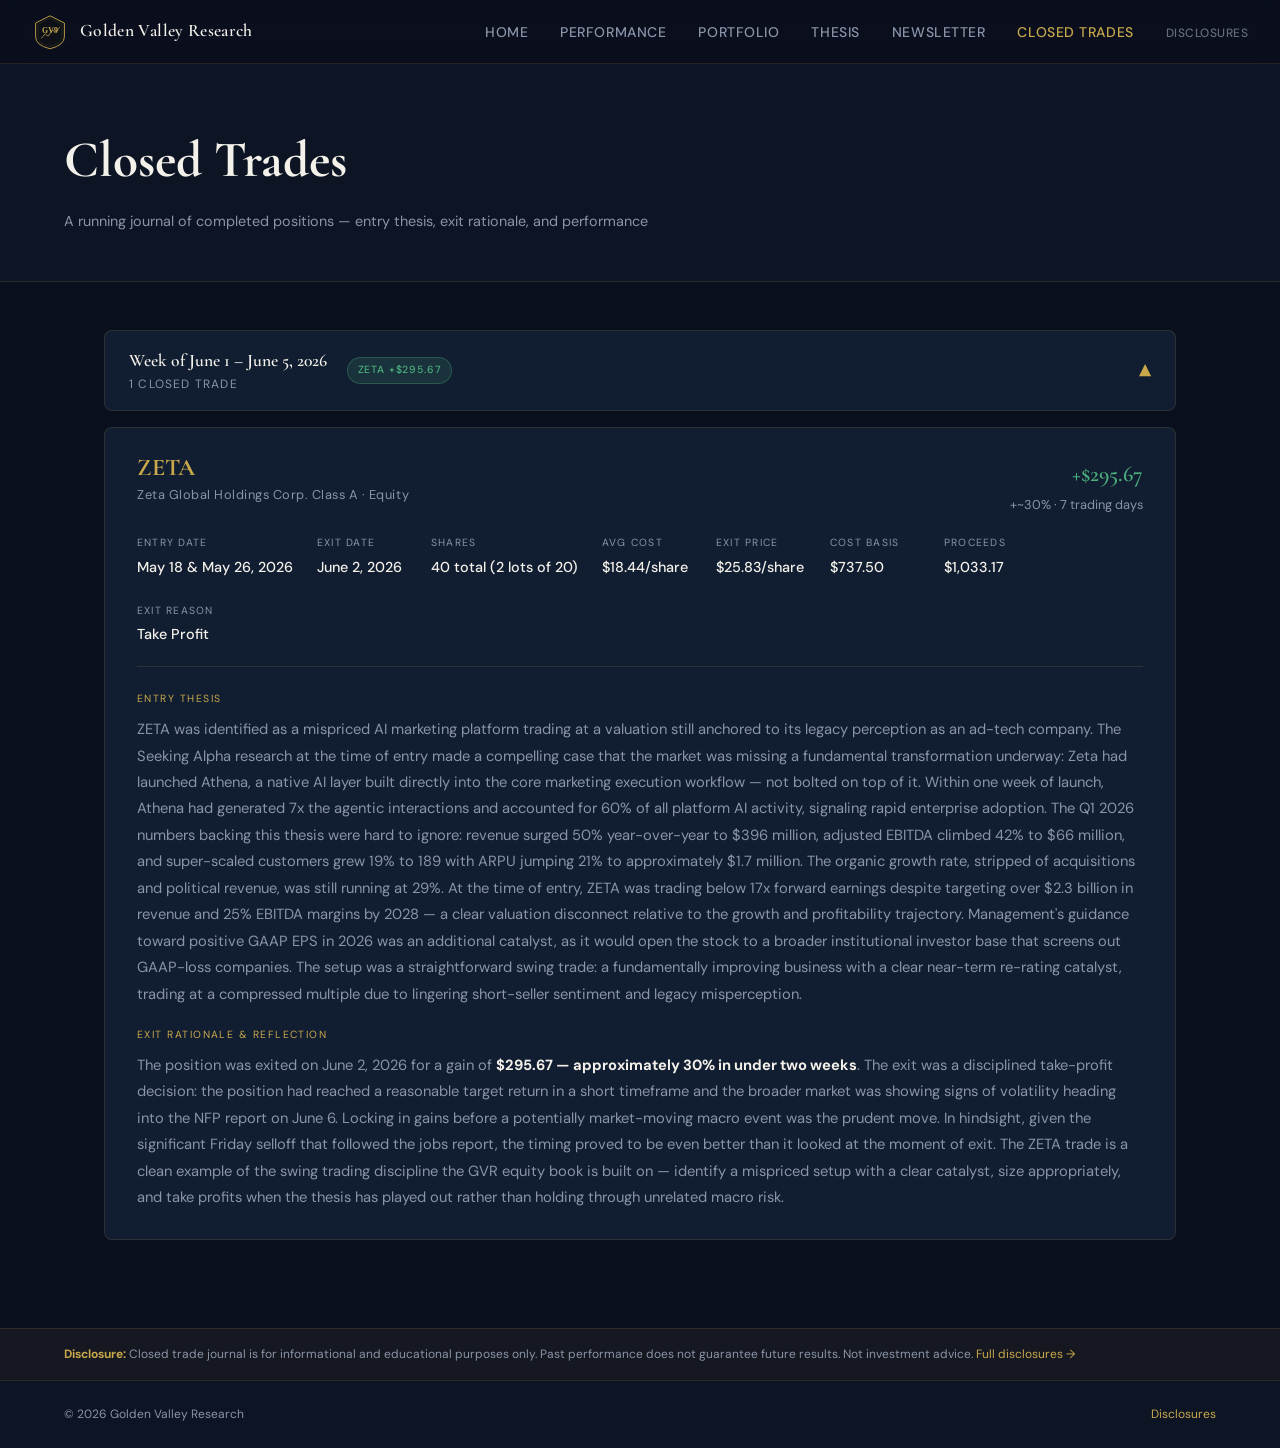
==== closed-trades.html @ 4deef0e7 "actually addiung closed trades this time" ====
<!DOCTYPE html>
<html lang="en">
<head>
  <meta charset="UTF-8" />
  <meta name="viewport" content="width=device-width, initial-scale=1.0" />
  <title>Closed Trades — Golden Valley Research</title>
  <link rel="preconnect" href="https://fonts.googleapis.com">
  <link href="https://fonts.googleapis.com/css2?family=Cormorant+Garamond:wght@400;600;700&family=DM+Sans:wght@300;400;500&display=swap" rel="stylesheet">
  <link rel="stylesheet" href="css/main.css" />
  <style>
    .week-group { margin-bottom: 2.5rem; }
    .week-header {
      display: flex;
      align-items: center;
      justify-content: space-between;
      cursor: pointer;
      padding: 1rem 1.5rem;
      background: var(--navy-3);
      border: 1px solid var(--border);
      border-radius: var(--radius);
      user-select: none;
      transition: border-color 0.2s;
    }
    .week-header:hover { border-color: var(--gold); }
    .week-header-left { display: flex; align-items: center; gap: 1.25rem; }
    .week-label {
      font-family: var(--font-display);
      font-size: 1.1rem;
      font-weight: 600;
      color: var(--white);
    }
    .week-meta {
      font-size: .75rem;
      letter-spacing: .1em;
      text-transform: uppercase;
      color: var(--muted);
    }
    .week-summary-badges { display: flex; gap: .5rem; flex-wrap: wrap; }
    .trade-badge {
      font-size: .65rem;
      letter-spacing: .08em;
      text-transform: uppercase;
      padding: .25rem .6rem;
      border-radius: 20px;
      font-weight: 500;
    }
    .trade-badge-win {
      background: rgba(76,175,125,0.15);
      color: #4caf7d;
      border: 1px solid rgba(76,175,125,0.3);
    }
    .trade-badge-loss {
      background: rgba(224,92,92,0.15);
      color: #e05c5c;
      border: 1px solid rgba(224,92,92,0.3);
    }
    .chevron {
      color: var(--gold);
      font-size: 1rem;
      transition: transform 0.25s;
    }
    .week-group.open .chevron { transform: rotate(180deg); }
    .week-content {
      display: none;
      padding-top: 1rem;
    }
    .week-group.open .week-content { display: block; }
    .trade-card {
      background: var(--navy-3);
      border: 1px solid var(--border);
      border-radius: var(--radius);
      padding: 1.75rem 2rem;
      margin-bottom: 1.25rem;
    }
    .trade-card-header {
      display: flex;
      align-items: flex-start;
      justify-content: space-between;
      margin-bottom: 1.25rem;
      gap: 1rem;
    }
    .trade-ticker {
      font-family: var(--font-display);
      font-size: 1.5rem;
      font-weight: 700;
      color: var(--gold);
      line-height: 1;
      margin-bottom: .3rem;
    }
    .trade-name {
      font-size: .8rem;
      color: var(--muted);
      letter-spacing: .04em;
    }
    .trade-result {
      text-align: right;
    }
    .trade-result-value {
      font-family: var(--font-display);
      font-size: 1.4rem;
      font-weight: 600;
    }
    .trade-result-pct {
      font-size: .8rem;
      color: var(--muted);
      margin-top: .15rem;
    }
    .trade-stats {
      display: flex;
      gap: 1.5rem;
      flex-wrap: wrap;
      margin-bottom: 1.5rem;
      padding-bottom: 1.25rem;
      border-bottom: 1px solid var(--border);
    }
    .trade-stat-item { min-width: 90px; }
    .trade-stat-label {
      font-size: .65rem;
      letter-spacing: .12em;
      text-transform: uppercase;
      color: var(--muted);
      margin-bottom: .25rem;
    }
    .trade-stat-value {
      font-size: .9rem;
      color: var(--white);
      font-weight: 500;
    }
    .trade-body p {
      color: var(--muted);
      font-size: .92rem;
      line-height: 1.8;
      margin-bottom: .9rem;
    }
    .trade-body p:last-child { margin-bottom: 0; }
    .trade-body strong { color: var(--white); }
    .trade-section-label {
      font-size: .65rem;
      letter-spacing: .14em;
      text-transform: uppercase;
      color: var(--gold);
      margin-bottom: .5rem;
      margin-top: 1.25rem;
    }
  </style>
</head>
<body>
  <nav class="nav">
    <a href="index.html" class="nav-brand">
      <svg class="nav-logo" viewBox="0 0 60 60" xmlns="http://www.w3.org/2000/svg">
        <path d="M30 3 L54 15 L54 38 Q54 52 30 58 Q6 52 6 38 L6 15 Z" fill="#0d1117" stroke="#c9a84c" stroke-width="1.5"/>
        <path d="M30 7 L50 17.5 L50 37 Q50 49 30 54 Q10 49 10 37 L10 17.5 Z" fill="none" stroke="#c9a84c" stroke-width="0.5" opacity="0.4"/>
        <text x="30" y="32" font-family="Georgia,serif" font-size="13" font-weight="bold" fill="#c9a84c" text-anchor="middle">GV9</text>
        <polyline points="16,40 22,33 27,37 34,27 40,30 46,22" fill="none" stroke="#c9a84c" stroke-width="1.5" stroke-linecap="round" stroke-linejoin="round" opacity="0.8"/>
      </svg>
      <span class="nav-name">Golden Valley Research</span>
    </a>
    <ul class="nav-links">
      <li><a href="index.html">Home</a></li>
      <li><a href="performance.html">Performance</a></li>
      <li><a href="portfolio.html">Portfolio</a></li>
      <li><a href="thesis.html">Thesis</a></li>
      <li><a href="newsletter.html">Newsletter</a></li>
      <li><a href="closed-trades.html" class="active">Closed Trades</a></li>
      <li><a href="disclosures.html" class="nav-disclosures">Disclosures</a></li>
    </ul>
    <button class="nav-toggle" onclick="document.querySelector('.nav-links').classList.toggle('open')">☰</button>
  </nav>
  <div class="page-header">
    <h1>Closed Trades</h1>
    <p>A running journal of completed positions — entry thesis, exit rationale, and performance</p>
  </div>
  <div class="page-content">

    <!-- WEEK: JUNE 1–5, 2026 -->
    <div class="week-group open" id="week-2026-06-01">
      <div class="week-header" onclick="toggleWeek('week-2026-06-01')">
        <div class="week-header-left">
          <div>
            <div class="week-label">Week of June 1 – June 5, 2026</div>
            <div class="week-meta">1 closed trade</div>
          </div>
          <div class="week-summary-badges">
            <span class="trade-badge trade-badge-win">ZETA +$295.67</span>
          </div>
        </div>
        <span class="chevron">▼</span>
      </div>
      <div class="week-content">
        <div class="trade-card">
          <div class="trade-card-header">
            <div>
              <div class="trade-ticker">ZETA</div>
              <div class="trade-name">Zeta Global Holdings Corp. Class A · Equity</div>
            </div>
            <div class="trade-result">
              <div class="trade-result-value pos">+$295.67</div>
              <div class="trade-result-pct">+~30% · 7 trading days</div>
            </div>
          </div>
          <div class="trade-stats">
            <div class="trade-stat-item">
              <div class="trade-stat-label">Entry Date</div>
              <div class="trade-stat-value">May 18 &amp; May 26, 2026</div>
            </div>
            <div class="trade-stat-item">
              <div class="trade-stat-label">Exit Date</div>
              <div class="trade-stat-value">June 2, 2026</div>
            </div>
            <div class="trade-stat-item">
              <div class="trade-stat-label">Shares</div>
              <div class="trade-stat-value">40 total (2 lots of 20)</div>
            </div>
            <div class="trade-stat-item">
              <div class="trade-stat-label">Avg Cost</div>
              <div class="trade-stat-value">$18.44/share</div>
            </div>
            <div class="trade-stat-item">
              <div class="trade-stat-label">Exit Price</div>
              <div class="trade-stat-value">$25.83/share</div>
            </div>
            <div class="trade-stat-item">
              <div class="trade-stat-label">Cost Basis</div>
              <div class="trade-stat-value">$737.50</div>
            </div>
            <div class="trade-stat-item">
              <div class="trade-stat-label">Proceeds</div>
              <div class="trade-stat-value">$1,033.17</div>
            </div>
            <div class="trade-stat-item">
              <div class="trade-stat-label">Exit Reason</div>
              <div class="trade-stat-value">Take Profit</div>
            </div>
          </div>
          <div class="trade-body">
            <div class="trade-section-label">Entry Thesis</div>
            <p>ZETA was identified as a mispriced AI marketing platform trading at a valuation still anchored to its legacy perception as an ad-tech company. The Seeking Alpha research at the time of entry made a compelling case that the market was missing a fundamental transformation underway: Zeta had launched Athena, a native AI layer built directly into the core marketing execution workflow — not bolted on top of it. Within one week of launch, Athena had generated 7x the agentic interactions and accounted for 60% of all platform AI activity, signaling rapid enterprise adoption. The Q1 2026 numbers backing this thesis were hard to ignore: revenue surged 50% year-over-year to $396 million, adjusted EBITDA climbed 42% to $66 million, and super-scaled customers grew 19% to 189 with ARPU jumping 21% to approximately $1.7 million. The organic growth rate, stripped of acquisitions and political revenue, was still running at 29%. At the time of entry, ZETA was trading below 17x forward earnings despite targeting over $2.3 billion in revenue and 25% EBITDA margins by 2028 — a clear valuation disconnect relative to the growth and profitability trajectory. Management's guidance toward positive GAAP EPS in 2026 was an additional catalyst, as it would open the stock to a broader institutional investor base that screens out GAAP-loss companies. The setup was a straightforward swing trade: a fundamentally improving business with a clear near-term re-rating catalyst, trading at a compressed multiple due to lingering short-seller sentiment and legacy misperception.</p>
            <div class="trade-section-label">Exit Rationale &amp; Reflection</div>
            <p>The position was exited on June 2, 2026 for a gain of <strong>$295.67 — approximately 30% in under two weeks</strong>. The exit was a disciplined take-profit decision: the position had reached a reasonable target return in a short timeframe and the broader market was showing signs of volatility heading into the NFP report on June 6. Locking in gains before a potentially market-moving macro event was the prudent move. In hindsight, given the significant Friday selloff that followed the jobs report, the timing proved to be even better than it looked at the moment of exit. The ZETA trade is a clean example of the swing trading discipline the GVR equity book is built on — identify a mispriced setup with a clear catalyst, size appropriately, and take profits when the thesis has played out rather than holding through unrelated macro risk.</p>
          </div>
        </div>
      </div>
    </div>

    <!-- FUTURE WEEKS WILL BE ADDED ABOVE THIS COMMENT -->

  </div>
  <div class="disclosure-banner">
    <strong>Disclosure:</strong> Closed trade journal is for informational and educational purposes only. Past performance does not guarantee future results. Not investment advice. <a href="disclosures.html">Full disclosures →</a>
  </div>
  <footer class="footer">
    <span>© 2026 Golden Valley Research</span>
    <a href="disclosures.html">Disclosures</a>
  </footer>
  <script src="js/main.js"></script>
  <script>
    function toggleWeek(id) {
      const group = document.getElementById(id);
      group.classList.toggle('open');
    }
  </script>
</body>
</html>
---- css/main.css ----
/* ── GVR Website — main.css ─────────────────────────────────── */
:root {
  --navy:       #0a0f1e;
  --navy-2:     #0d1524;
  --navy-3:     #111d30;
  --navy-4:     #1a2a45;
  --gold:       #c9a84c;
  --gold-light: #e0c070;
  --gold-dim:   #8a6f2e;
  --white:      #f4f1ea;
  --muted:      #8a94a8;
  --border:     rgba(201,168,76,0.15);
  --pos:        #4caf7d;
  --neg:        #e05c5c;
  --font-display: 'Cormorant Garamond', Georgia, serif;
  --font-body:    'DM Sans', system-ui, sans-serif;
  --radius:     8px;
  --max-w:      1200px;
}
*, *::before, *::after { box-sizing: border-box; margin: 0; padding: 0; }
html { scroll-behavior: smooth; }
body {
  background: var(--navy);
  color: var(--white);
  font-family: var(--font-body);
  font-size: 15px;
  line-height: 1.6;
  min-height: 100vh;
}
a { color: var(--gold); text-decoration: none; transition: color .2s; }
a:hover { color: var(--gold-light); }
/* ── NAV ─────────────────────────────────────────────────────── */
.nav {
  position: fixed; top: 0; left: 0; right: 0; z-index: 100;
  display: flex; align-items: center; justify-content: space-between;
  padding: 0 2rem;
  height: 64px;
  background: rgba(10,15,30,0.92);
  backdrop-filter: blur(12px);
  border-bottom: 1px solid var(--border);
}
.nav-brand {
  display: flex; align-items: center; gap: .75rem;
  color: var(--white); font-family: var(--font-display);
  font-size: 1.1rem; font-weight: 600; letter-spacing: .02em;
}
.nav-logo { width: 36px; height: 36px; }
.nav-name { white-space: nowrap; }
.nav-links {
  display: flex; align-items: center; gap: 2rem;
  list-style: none;
}
.nav-links a {
  color: var(--muted); font-size: .875rem; font-weight: 500;
  letter-spacing: .04em; text-transform: uppercase;
  transition: color .2s;
}
.nav-links a:hover { color: var(--gold); }
.nav-links a.active { color: var(--gold); }
.nav-disclosures { font-size: .75rem !important; opacity: .7; }
.nav-toggle {
  display: none; background: none; border: none;
  color: var(--gold); font-size: 1.4rem; cursor: pointer;
}
/* ── HERO ────────────────────────────────────────────────────── */
.hero {
  position: relative; min-height: 100vh;
  display: flex; flex-direction: column;
  justify-content: center; align-items: flex-start;
  padding: 120px 4rem 160px;
  overflow: hidden;
}
.hero-bg {
  position: absolute; inset: 0; z-index: 0;
  background:
    radial-gradient(ellipse 80% 60% at 70% 40%, rgba(201,168,76,.06) 0%, transparent 60%),
    radial-gradient(ellipse 50% 80% at 20% 80%, rgba(26,42,69,.8) 0%, transparent 60%),
    linear-gradient(160deg, #0a0f1e 0%, #0d1524 50%, #0a1020 100%);
}
.hero-bg::after {
  content: '';
  position: absolute; inset: 0;
  background-image: repeating-linear-gradient(
    0deg, transparent, transparent 39px,
    rgba(201,168,76,.03) 40px
  ),
  repeating-linear-gradient(
    90deg, transparent, transparent 39px,
    rgba(201,168,76,.03) 40px
  );
}
.hero-content { position: relative; z-index: 1; max-width: 680px; }
.hero-eyebrow {
  font-size: .75rem; letter-spacing: .2em; text-transform: uppercase;
  color: var(--gold); font-weight: 500; margin-bottom: 1.25rem;
}
.hero-title {
  font-family: var(--font-display);
  font-size: clamp(3rem, 6vw, 5.5rem);
  font-weight: 700; line-height: 1.05;
  color: var(--white); margin-bottom: 1.5rem;
}
.hero-title em {
  font-style: italic; color: var(--gold);
}
.hero-sub {
  font-size: 1rem; color: var(--muted); line-height: 1.75;
  max-width: 560px; margin-bottom: 2.5rem;
}
.hero-cta { display: flex; gap: 1rem; flex-wrap: wrap; }
.btn-primary {
  display: inline-block;
  padding: .75rem 2rem;
  background: var(--gold);
  color: var(--navy) !important;
  font-weight: 600; font-size: .875rem;
  letter-spacing: .06em; text-transform: uppercase;
  border-radius: var(--radius);
  transition: background .2s, transform .15s;
}
.btn-primary:hover { background: var(--gold-light); transform: translateY(-1px); }
.btn-ghost {
  display: inline-block;
  padding: .75rem 2rem;
  border: 1px solid var(--border);
  color: var(--white) !important;
  font-weight: 500; font-size: .875rem;
  letter-spacing: .06em; text-transform: uppercase;
  border-radius: var(--radius);
  transition: border-color .2s, background .2s;
}
.btn-ghost:hover { border-color: var(--gold); background: rgba(201,168,76,.05); }
/* stat bar */
.hero-stat-bar {
  position: absolute; bottom: 0; left: 0; right: 0; z-index: 1;
  display: flex; align-items: stretch;
  background: rgba(13,21,36,.9);
  border-top: 1px solid var(--border);
  backdrop-filter: blur(8px);
}
.stat-item {
  flex: 1; padding: 1.25rem 2rem;
  display: flex; flex-direction: column; gap: .3rem;
}
.stat-label {
  font-size: .7rem; letter-spacing: .12em; text-transform: uppercase;
  color: var(--muted);
}
.stat-value {
  font-family: var(--font-display); font-size: 1.5rem;
  font-weight: 600; color: var(--white);
}
.stat-divider {
  width: 1px; background: var(--border); margin: .75rem 0;
}
.pos { color: var(--pos); }
.neg { color: var(--neg); }
/* ── ABOUT STRIP ─────────────────────────────────────────────── */
.about-strip {
  padding: 5rem 4rem;
  background: var(--navy-2);
  border-top: 1px solid var(--border);
}
.about-grid {
  display: grid; grid-template-columns: repeat(3, 1fr);
  gap: 2rem; max-width: var(--max-w); margin: 0 auto;
}
.about-card {
  padding: 2rem;
  border: 1px solid var(--border);
  border-radius: var(--radius);
  background: rgba(255,255,255,.02);
  transition: border-color .2s, background .2s;
}
.about-card:hover {
  border-color: rgba(201,168,76,.3);
  background: rgba(201,168,76,.03);
}
.about-icon { font-size: 1.5rem; margin-bottom: 1rem; }
.about-card h3 {
  font-family: var(--font-display); font-size: 1.25rem;
  font-weight: 600; color: var(--white); margin-bottom: .5rem;
}
.about-card p { font-size: .875rem; color: var(--muted); line-height: 1.7; }
/* ── PAGE HEADER ─────────────────────────────────────────────── */
.page-header {
  padding: 120px 4rem 3rem;
  background: var(--navy-2);
  border-bottom: 1px solid var(--border);
}
.page-header h1 {
  font-family: var(--font-display);
  font-size: clamp(2rem, 4vw, 3.5rem);
  font-weight: 700; color: var(--white);
}
.page-header p {
  color: var(--muted); margin-top: .5rem; font-size: .9rem;
}
/* ── MAIN CONTENT AREA ───────────────────────────────────────── */
.page-content {
  max-width: var(--max-w); margin: 0 auto;
  padding: 3rem 4rem;
}
/* ── PERFORMANCE PAGE ────────────────────────────────────────── */
.perf-stats-grid {
  display: grid;
  grid-template-columns: repeat(6, 1fr);
  gap: 1rem; margin-bottom: 2.5rem;
}
.perf-stat {
  background: var(--navy-3);
  border: 1px solid var(--border);
  border-radius: var(--radius);
  padding: 1.25rem 1rem;
  text-align: center;
}
.perf-stat-label {
  font-size: .65rem; letter-spacing: .12em;
  text-transform: uppercase; color: var(--muted);
  margin-bottom: .4rem;
}
.perf-stat-value {
  font-family: var(--font-display); font-size: 1.4rem;
  font-weight: 600;
}
.chart-container {
  background: var(--navy-3);
  border: 1px solid var(--border);
  border-radius: var(--radius);
  padding: 1.5rem;
  margin-bottom: 2rem;
}
.chart-header {
  display: flex; align-items: center; justify-content: space-between;
  margin-bottom: 1rem;
}
.chart-title {
  font-family: var(--font-display); font-size: 1.1rem;
  font-weight: 600; color: var(--white);
}
.chart-toggle { display: flex; gap: .5rem; }
.chart-btn {
  padding: .3rem .8rem; font-size: .75rem;
  border: 1px solid var(--border); background: transparent;
  color: var(--muted); border-radius: 4px; cursor: pointer;
  transition: all .15s;
}
.chart-btn.active, .chart-btn:hover {
  border-color: var(--gold); color: var(--gold);
  background: rgba(201,168,76,.08);
}
canvas { width: 100% !important; }
/* ── PORTFOLIO TABLE ─────────────────────────────────────────── */
.port-table-wrap {
  background: var(--navy-3);
  border: 1px solid var(--border);
  border-radius: var(--radius);
  overflow: hidden;
}
table {
  width: 100%; border-collapse: collapse;
  font-size: .875rem;
}
thead tr {
  background: var(--navy-4);
  border-bottom: 1px solid var(--border);
}
th {
  padding: .9rem 1rem; text-align: right;
  font-size: .65rem; letter-spacing: .1em;
  text-transform: uppercase; color: var(--muted);
  font-weight: 500;
}
th:first-child { text-align: left; }
td {
  padding: .85rem 1rem; text-align: right;
  border-bottom: 1px solid rgba(255,255,255,.04);
  color: var(--white);
}
td:first-child { text-align: left; }
tbody tr:hover { background: rgba(201,168,76,.03); }
tbody tr:last-child td { border-bottom: none; }
.ticker-cell { font-weight: 600; color: var(--gold); letter-spacing: .05em; }
.name-cell { color: var(--muted); font-size: .8rem; }
/* ── NEWSLETTER ──────────────────────────────────────────────── */
.newsletter-list { display: flex; flex-direction: column; gap: 1.5rem; }
.newsletter-card {
  background: var(--navy-3);
  border: 1px solid var(--border);
  border-radius: var(--radius);
  padding: 2rem;
  transition: border-color .2s;
}
.newsletter-card:hover { border-color: rgba(201,168,76,.3); }
.nl-date {
  font-size: .7rem; letter-spacing: .12em; text-transform: uppercase;
  color: var(--gold); margin-bottom: .5rem;
}
.nl-title {
  font-family: var(--font-display); font-size: 1.4rem;
  font-weight: 600; color: var(--white); margin-bottom: .75rem;
}
.nl-preview { color: var(--muted); font-size: .875rem; line-height: 1.7; }
.nl-read-more {
  display: inline-block; margin-top: 1rem;
  font-size: .8rem; letter-spacing: .08em;
  text-transform: uppercase; color: var(--gold);
}
/* ── THESIS ──────────────────────────────────────────────────── */
.thesis-grid { display: flex; flex-direction: column; gap: 1.5rem; }
.thesis-card {
  background: var(--navy-3);
  border: 1px solid var(--border);
  border-radius: var(--radius);
  padding: 2rem;
}
.thesis-header {
  display: flex; align-items: flex-start;
  justify-content: space-between; margin-bottom: 1rem;
}
.thesis-ticker {
  font-family: var(--font-display); font-size: 2rem;
  font-weight: 700; color: var(--gold);
}
.thesis-name { color: var(--muted); font-size: .85rem; margin-top: .15rem; }
.thesis-badge {
  padding: .3rem .8rem; border-radius: 20px; font-size: .7rem;
  font-weight: 600; letter-spacing: .08em; text-transform: uppercase;
}
.badge-buy { background: rgba(76,175,125,.15); color: var(--pos); border: 1px solid rgba(76,175,125,.3); }
.badge-watch { background: rgba(201,168,76,.12); color: var(--gold); border: 1px solid rgba(201,168,76,.25); }
.badge-avoid { background: rgba(224,92,92,.12); color: var(--neg); border: 1px solid rgba(224,92,92,.25); }
.thesis-body { color: var(--muted); font-size: .9rem; line-height: 1.8; }
.thesis-meta {
  display: flex; gap: 2rem; margin-top: 1.25rem;
  padding-top: 1.25rem; border-top: 1px solid var(--border);
  flex-wrap: wrap;
}
.thesis-meta-item { display: flex; flex-direction: column; gap: .2rem; }
.thesis-meta-label { font-size: .65rem; letter-spacing: .1em; text-transform: uppercase; color: var(--muted); }
.thesis-meta-value { font-size: .9rem; color: var(--white); font-weight: 500; }
/* ── DISCLOSURES ─────────────────────────────────────────────── */
.disclosures-body { max-width: 740px; }
.disclosures-body h2 {
  font-family: var(--font-display); font-size: 1.4rem;
  color: var(--gold); margin: 2rem 0 .75rem;
}
.disclosures-body p {
  color: var(--muted); font-size: .9rem; line-height: 1.8;
  margin-bottom: .75rem;
}
/* ── DISCLOSURE BANNER ───────────────────────────────────────── */
.disclosure-banner {
  background: rgba(201,168,76,.06);
  border-top: 1px solid var(--border);
  padding: 1rem 4rem;
  font-size: .75rem; color: var(--muted); line-height: 1.6;
}
.disclosure-banner strong { color: var(--gold); }
/* ── FOOTER ──────────────────────────────────────────────────── */
.footer {
  display: flex; align-items: center; justify-content: space-between;
  padding: 1.5rem 4rem;
  border-top: 1px solid var(--border);
  font-size: .75rem; color: var(--muted);
  background: var(--navy-2);
}
/* ── RESPONSIVE ──────────────────────────────────────────────── */
@media (max-width: 900px) {
  .hero { padding: 100px 2rem 180px; }
  .about-strip { padding: 3rem 2rem; }
  .about-grid { grid-template-columns: 1fr; }
  .page-content { padding: 2rem; }
  .page-header { padding: 100px 2rem 2rem; }
  .perf-stats-grid { grid-template-columns: repeat(3, 1fr); }
  .hero-stat-bar { flex-wrap: wrap; }
  .stat-item { min-width: 40%; }
  .stat-divider { display: none; }
  .nav-links {
    display: none; flex-direction: column;
    position: absolute; top: 64px; left: 0; right: 0;
    background: var(--navy-2); padding: 1rem 2rem;
    border-bottom: 1px solid var(--border);
  }
  .nav-links.open { display: flex; }
  .nav-toggle { display: block; }
  .footer { padding: 1.5rem 2rem; }
  .disclosure-banner { padding: 1rem 2rem; }
}
@media (max-width: 600px) {
  /* Performance stat grid — 2 columns */
  .perf-stats-grid { grid-template-columns: repeat(2, 1fr); }

  /* Hero */
  .hero-title { font-size: 2.5rem; }

  /* Portfolio summary cards — 2x2 */
  .port-summary { grid-template-columns: repeat(2, 1fr) !important; }

  /* Chart header stacks vertically so toggle buttons don't overflow */
  .chart-header { flex-direction: column; align-items: flex-start; gap: .75rem; }
  .chart-toggle { flex-wrap: wrap; }

  /* Benchmark legend wraps onto multiple lines */
  .benchmark-legend { flex-wrap: wrap; gap: .5rem; }

  /* Portfolio table scrolls horizontally — prevents full page overflow */
  .port-table-wrap { overflow-x: auto; -webkit-overflow-scrolling: touch; }
  .port-table-wrap table { min-width: 700px; }

  /* Tighten page padding on small screens */
  .page-content { padding: 1.25rem 1rem; }
  .page-header { padding: 90px 1rem 1.5rem; }

  /* Dollar growth card */
  .dollar-growth-card { flex-direction: column; align-items: flex-start; padding: 1.25rem; }

  /* Disclosure banner and footer */
  .disclosure-banner { padding: 1rem 1rem; }
  .footer { padding: 1.25rem 1rem; flex-direction: column; gap: .5rem; text-align: center; }
}
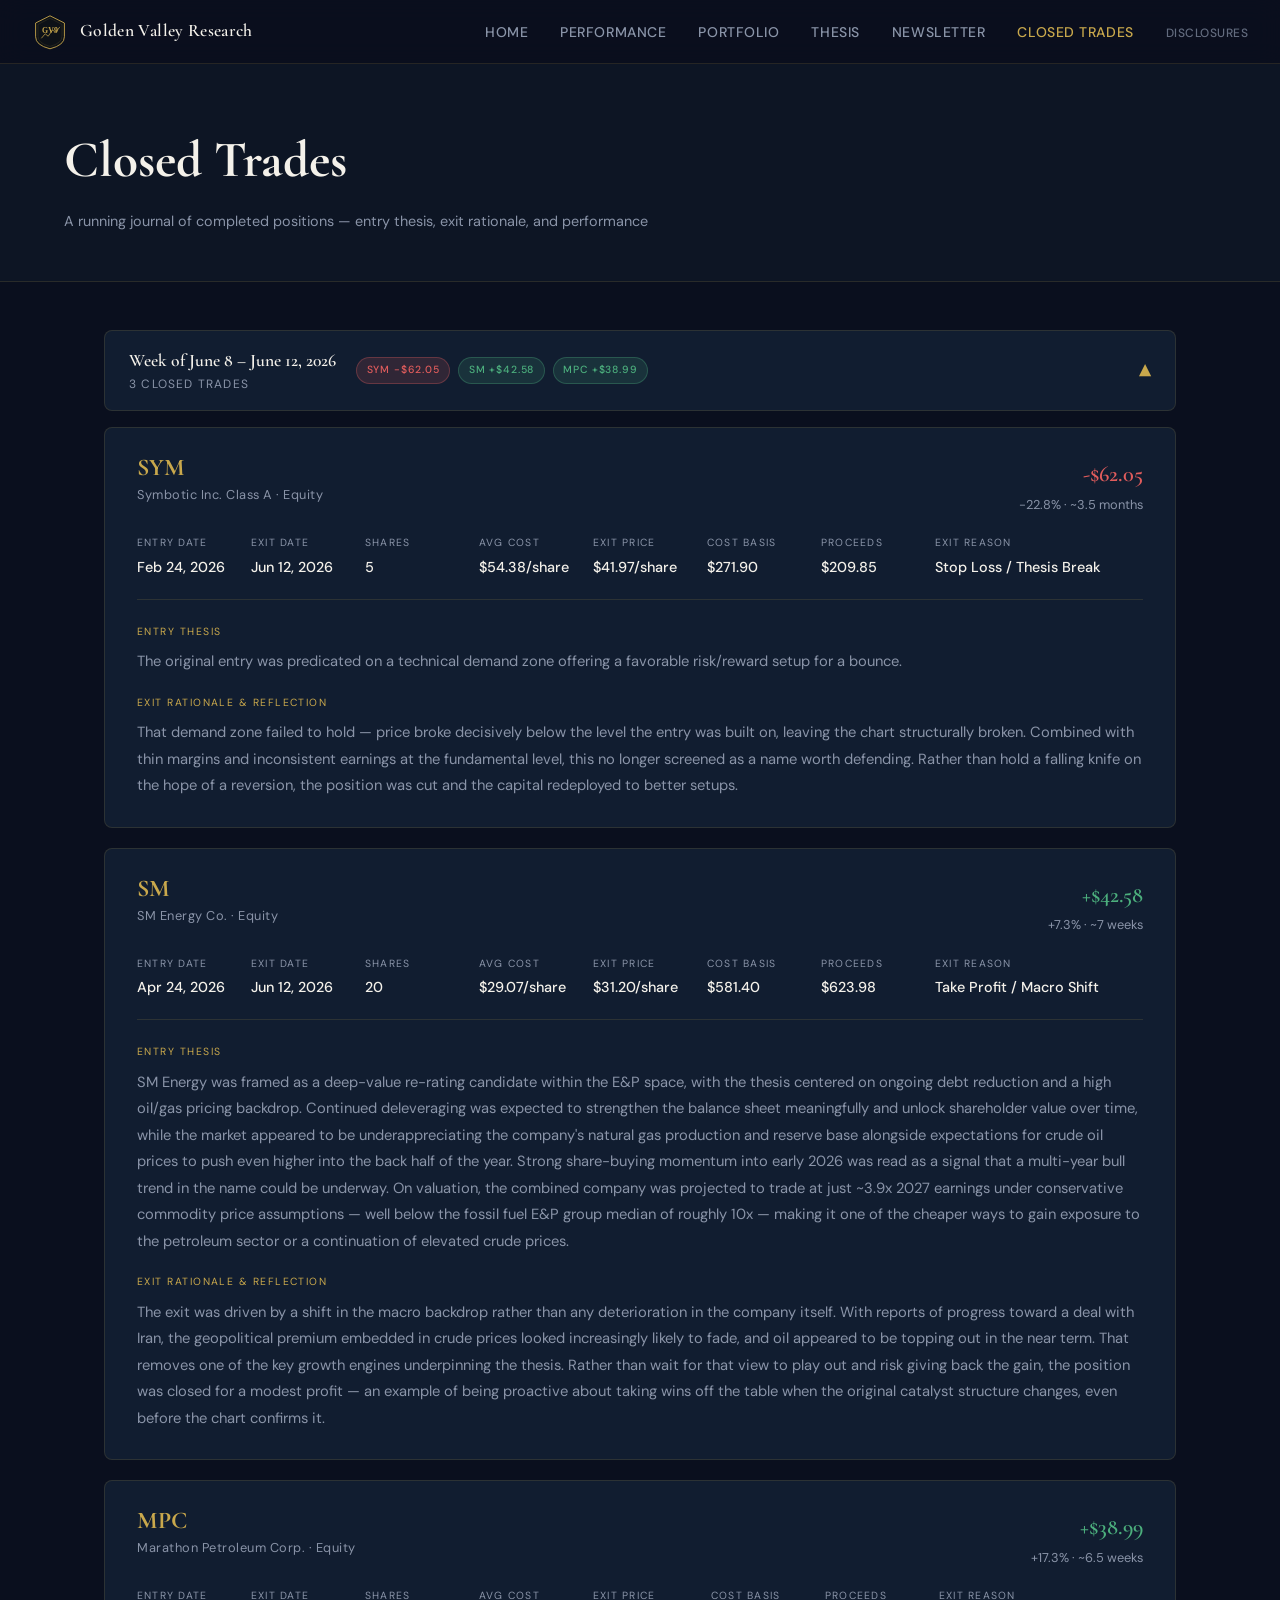
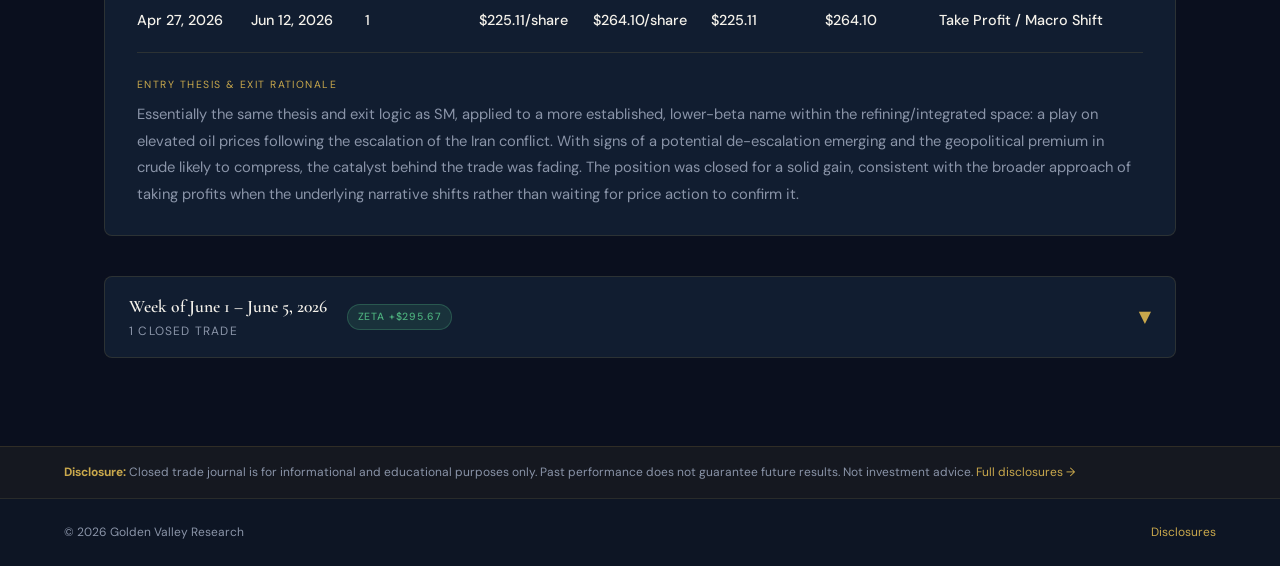
==== commit 81105ebd: "june 12th closed trades" ====
--- a/closed-trades.html
+++ b/closed-trades.html
@@ -171,9 +171,189 @@
     <p>A running journal of completed positions — entry thesis, exit rationale, and performance</p>
   </div>
   <div class="page-content">
+    <!-- WEEK: JUNE 8–12, 2026 -->
+    <div class="week-group open" id="week-2026-06-08">
+      <div class="week-header" onclick="toggleWeek('week-2026-06-08')">
+        <div class="week-header-left">
+          <div>
+            <div class="week-label">Week of June 8 – June 12, 2026</div>
+            <div class="week-meta">3 closed trades</div>
+          </div>
+          <div class="week-summary-badges">
+            <span class="trade-badge trade-badge-loss">SYM -$62.05</span>
+            <span class="trade-badge trade-badge-win">SM +$42.58</span>
+            <span class="trade-badge trade-badge-win">MPC +$38.99</span>
+          </div>
+        </div>
+        <span class="chevron">▼</span>
+      </div>
+      <div class="week-content">
+
+        <!-- SYM -->
+        <div class="trade-card">
+          <div class="trade-card-header">
+            <div>
+              <div class="trade-ticker">SYM</div>
+              <div class="trade-name">Symbotic Inc. Class A · Equity</div>
+            </div>
+            <div class="trade-result">
+              <div class="trade-result-value neg">-$62.05</div>
+              <div class="trade-result-pct">-22.8% · ~3.5 months</div>
+            </div>
+          </div>
+          <div class="trade-stats">
+            <div class="trade-stat-item">
+              <div class="trade-stat-label">Entry Date</div>
+              <div class="trade-stat-value">Feb 24, 2026</div>
+            </div>
+            <div class="trade-stat-item">
+              <div class="trade-stat-label">Exit Date</div>
+              <div class="trade-stat-value">Jun 12, 2026</div>
+            </div>
+            <div class="trade-stat-item">
+              <div class="trade-stat-label">Shares</div>
+              <div class="trade-stat-value">5</div>
+            </div>
+            <div class="trade-stat-item">
+              <div class="trade-stat-label">Avg Cost</div>
+              <div class="trade-stat-value">$54.38/share</div>
+            </div>
+            <div class="trade-stat-item">
+              <div class="trade-stat-label">Exit Price</div>
+              <div class="trade-stat-value">$41.97/share</div>
+            </div>
+            <div class="trade-stat-item">
+              <div class="trade-stat-label">Cost Basis</div>
+              <div class="trade-stat-value">$271.90</div>
+            </div>
+            <div class="trade-stat-item">
+              <div class="trade-stat-label">Proceeds</div>
+              <div class="trade-stat-value">$209.85</div>
+            </div>
+            <div class="trade-stat-item">
+              <div class="trade-stat-label">Exit Reason</div>
+              <div class="trade-stat-value">Stop Loss / Thesis Break</div>
+            </div>
+          </div>
+          <div class="trade-body">
+            <div class="trade-section-label">Entry Thesis</div>
+            <p>The original entry was predicated on a technical demand zone offering a favorable risk/reward setup for a bounce.</p>
+            <div class="trade-section-label">Exit Rationale &amp; Reflection</div>
+            <p>That demand zone failed to hold — price broke decisively below the level the entry was built on, leaving the chart structurally broken. Combined with thin margins and inconsistent earnings at the fundamental level, this no longer screened as a name worth defending. Rather than hold a falling knife on the hope of a reversion, the position was cut and the capital redeployed to better setups.</p>
+          </div>
+        </div>
+
+        <!-- SM -->
+        <div class="trade-card">
+          <div class="trade-card-header">
+            <div>
+              <div class="trade-ticker">SM</div>
+              <div class="trade-name">SM Energy Co. · Equity</div>
+            </div>
+            <div class="trade-result">
+              <div class="trade-result-value pos">+$42.58</div>
+              <div class="trade-result-pct">+7.3% · ~7 weeks</div>
+            </div>
+          </div>
+          <div class="trade-stats">
+            <div class="trade-stat-item">
+              <div class="trade-stat-label">Entry Date</div>
+              <div class="trade-stat-value">Apr 24, 2026</div>
+            </div>
+            <div class="trade-stat-item">
+              <div class="trade-stat-label">Exit Date</div>
+              <div class="trade-stat-value">Jun 12, 2026</div>
+            </div>
+            <div class="trade-stat-item">
+              <div class="trade-stat-label">Shares</div>
+              <div class="trade-stat-value">20</div>
+            </div>
+            <div class="trade-stat-item">
+              <div class="trade-stat-label">Avg Cost</div>
+              <div class="trade-stat-value">$29.07/share</div>
+            </div>
+            <div class="trade-stat-item">
+              <div class="trade-stat-label">Exit Price</div>
+              <div class="trade-stat-value">$31.20/share</div>
+            </div>
+            <div class="trade-stat-item">
+              <div class="trade-stat-label">Cost Basis</div>
+              <div class="trade-stat-value">$581.40</div>
+            </div>
+            <div class="trade-stat-item">
+              <div class="trade-stat-label">Proceeds</div>
+              <div class="trade-stat-value">$623.98</div>
+            </div>
+            <div class="trade-stat-item">
+              <div class="trade-stat-label">Exit Reason</div>
+              <div class="trade-stat-value">Take Profit / Macro Shift</div>
+            </div>
+          </div>
+          <div class="trade-body">
+            <div class="trade-section-label">Entry Thesis</div>
+            <p>SM Energy was framed as a deep-value re-rating candidate within the E&amp;P space, with the thesis centered on ongoing debt reduction and a high oil/gas pricing backdrop. Continued deleveraging was expected to strengthen the balance sheet meaningfully and unlock shareholder value over time, while the market appeared to be underappreciating the company's natural gas production and reserve base alongside expectations for crude oil prices to push even higher into the back half of the year. Strong share-buying momentum into early 2026 was read as a signal that a multi-year bull trend in the name could be underway. On valuation, the combined company was projected to trade at just ~3.9x 2027 earnings under conservative commodity price assumptions — well below the fossil fuel E&amp;P group median of roughly 10x — making it one of the cheaper ways to gain exposure to the petroleum sector or a continuation of elevated crude prices.</p>
+            <div class="trade-section-label">Exit Rationale &amp; Reflection</div>
+            <p>The exit was driven by a shift in the macro backdrop rather than any deterioration in the company itself. With reports of progress toward a deal with Iran, the geopolitical premium embedded in crude prices looked increasingly likely to fade, and oil appeared to be topping out in the near term. That removes one of the key growth engines underpinning the thesis. Rather than wait for that view to play out and risk giving back the gain, the position was closed for a modest profit — an example of being proactive about taking wins off the table when the original catalyst structure changes, even before the chart confirms it.</p>
+          </div>
+        </div>
+
+        <!-- MPC -->
+        <div class="trade-card">
+          <div class="trade-card-header">
+            <div>
+              <div class="trade-ticker">MPC</div>
+              <div class="trade-name">Marathon Petroleum Corp. · Equity</div>
+            </div>
+            <div class="trade-result">
+              <div class="trade-result-value pos">+$38.99</div>
+              <div class="trade-result-pct">+17.3% · ~6.5 weeks</div>
+            </div>
+          </div>
+          <div class="trade-stats">
+            <div class="trade-stat-item">
+              <div class="trade-stat-label">Entry Date</div>
+              <div class="trade-stat-value">Apr 27, 2026</div>
+            </div>
+            <div class="trade-stat-item">
+              <div class="trade-stat-label">Exit Date</div>
+              <div class="trade-stat-value">Jun 12, 2026</div>
+            </div>
+            <div class="trade-stat-item">
+              <div class="trade-stat-label">Shares</div>
+              <div class="trade-stat-value">1</div>
+            </div>
+            <div class="trade-stat-item">
+              <div class="trade-stat-label">Avg Cost</div>
+              <div class="trade-stat-value">$225.11/share</div>
+            </div>
+            <div class="trade-stat-item">
+              <div class="trade-stat-label">Exit Price</div>
+              <div class="trade-stat-value">$264.10/share</div>
+            </div>
+            <div class="trade-stat-item">
+              <div class="trade-stat-label">Cost Basis</div>
+              <div class="trade-stat-value">$225.11</div>
+            </div>
+            <div class="trade-stat-item">
+              <div class="trade-stat-label">Proceeds</div>
+              <div class="trade-stat-value">$264.10</div>
+            </div>
+            <div class="trade-stat-item">
+              <div class="trade-stat-label">Exit Reason</div>
+              <div class="trade-stat-value">Take Profit / Macro Shift</div>
+            </div>
+          </div>
+          <div class="trade-body">
+            <div class="trade-section-label">Entry Thesis &amp; Exit Rationale</div>
+            <p>Essentially the same thesis and exit logic as SM, applied to a more established, lower-beta name within the refining/integrated space: a play on elevated oil prices following the escalation of the Iran conflict. With signs of a potential de-escalation emerging and the geopolitical premium in crude likely to compress, the catalyst behind the trade was fading. The position was closed for a solid gain, consistent with the broader approach of taking profits when the underlying narrative shifts rather than waiting for price action to confirm it.</p>
+          </div>
+        </div>
+
+      </div>
+    </div>
 
     <!-- WEEK: JUNE 1–5, 2026 -->
-    <div class="week-group open" id="week-2026-06-01">
+    <div class="week-group" id="week-2026-06-01">
       <div class="week-header" onclick="toggleWeek('week-2026-06-01')">
         <div class="week-header-left">
           <div>
@@ -241,9 +421,7 @@
         </div>
       </div>
     </div>
-
     <!-- FUTURE WEEKS WILL BE ADDED ABOVE THIS COMMENT -->
-
   </div>
   <div class="disclosure-banner">
     <strong>Disclosure:</strong> Closed trade journal is for informational and educational purposes only. Past performance does not guarantee future results. Not investment advice. <a href="disclosures.html">Full disclosures →</a>
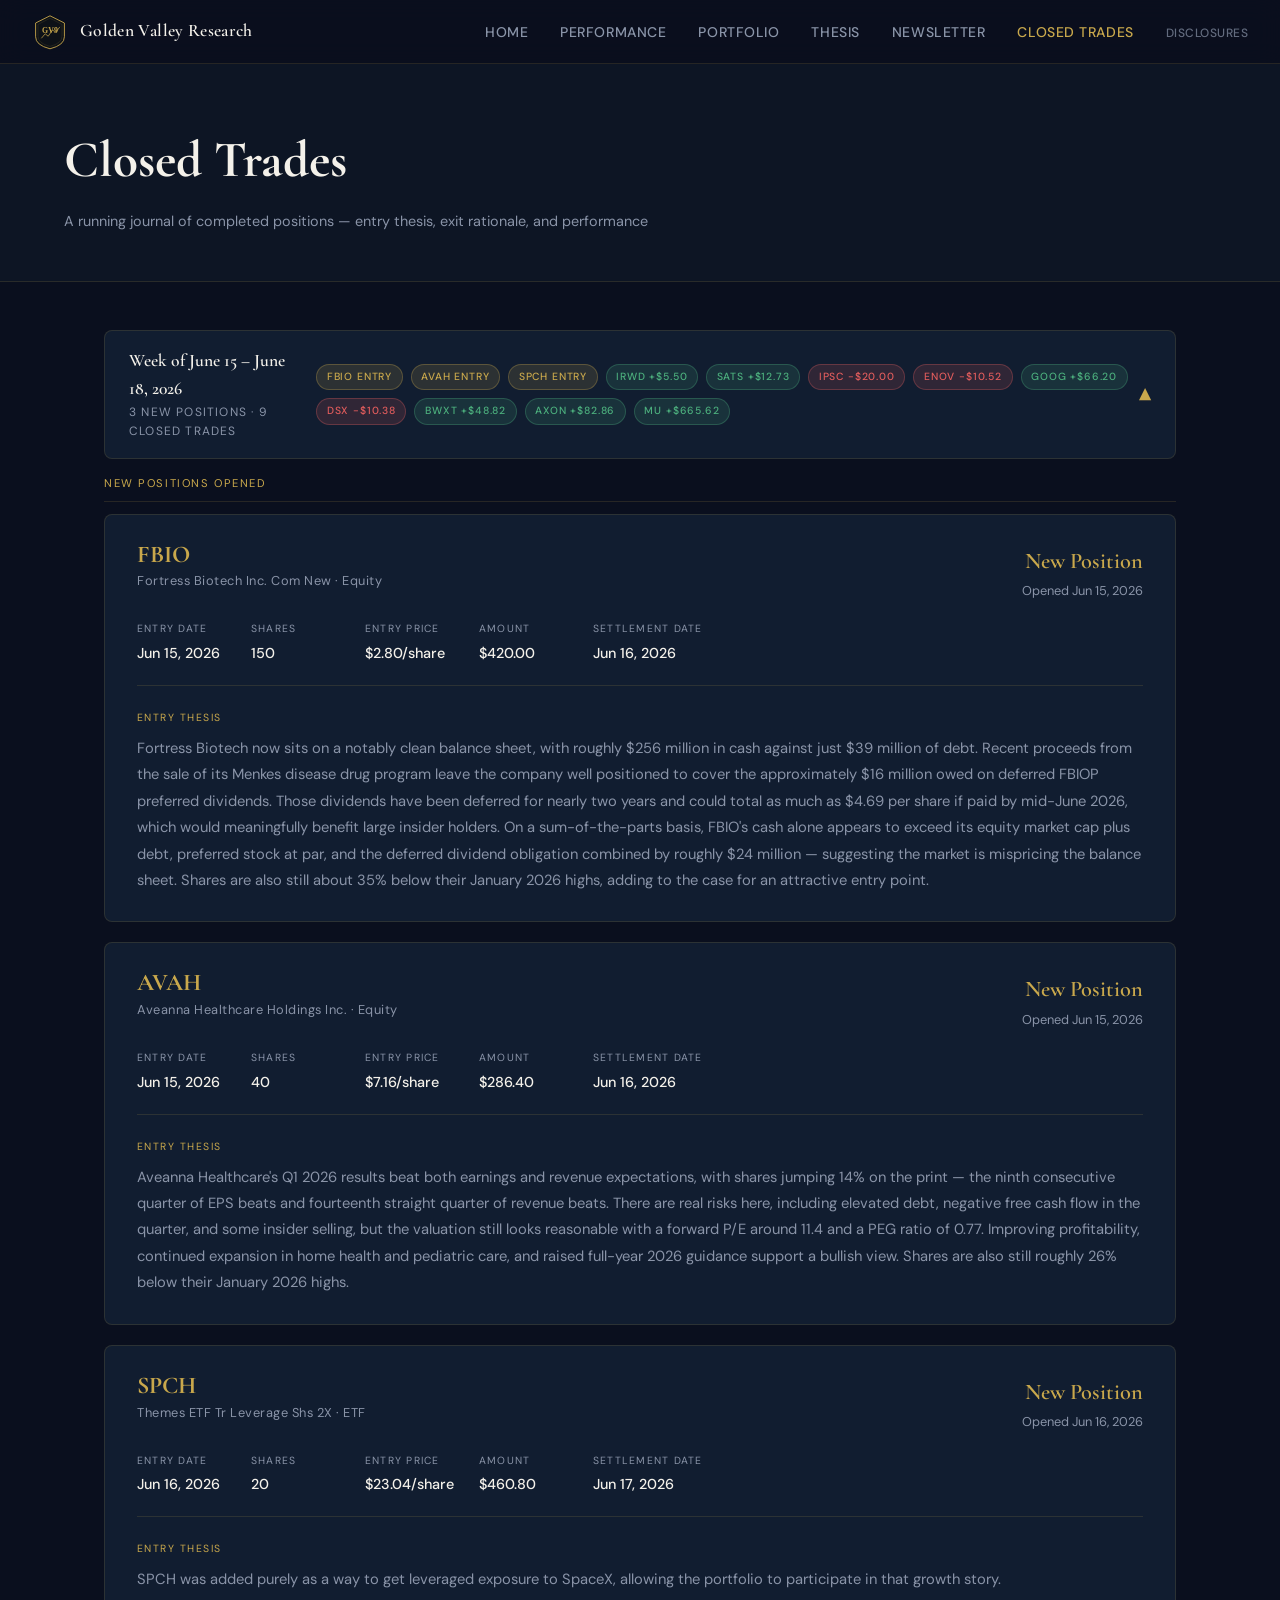
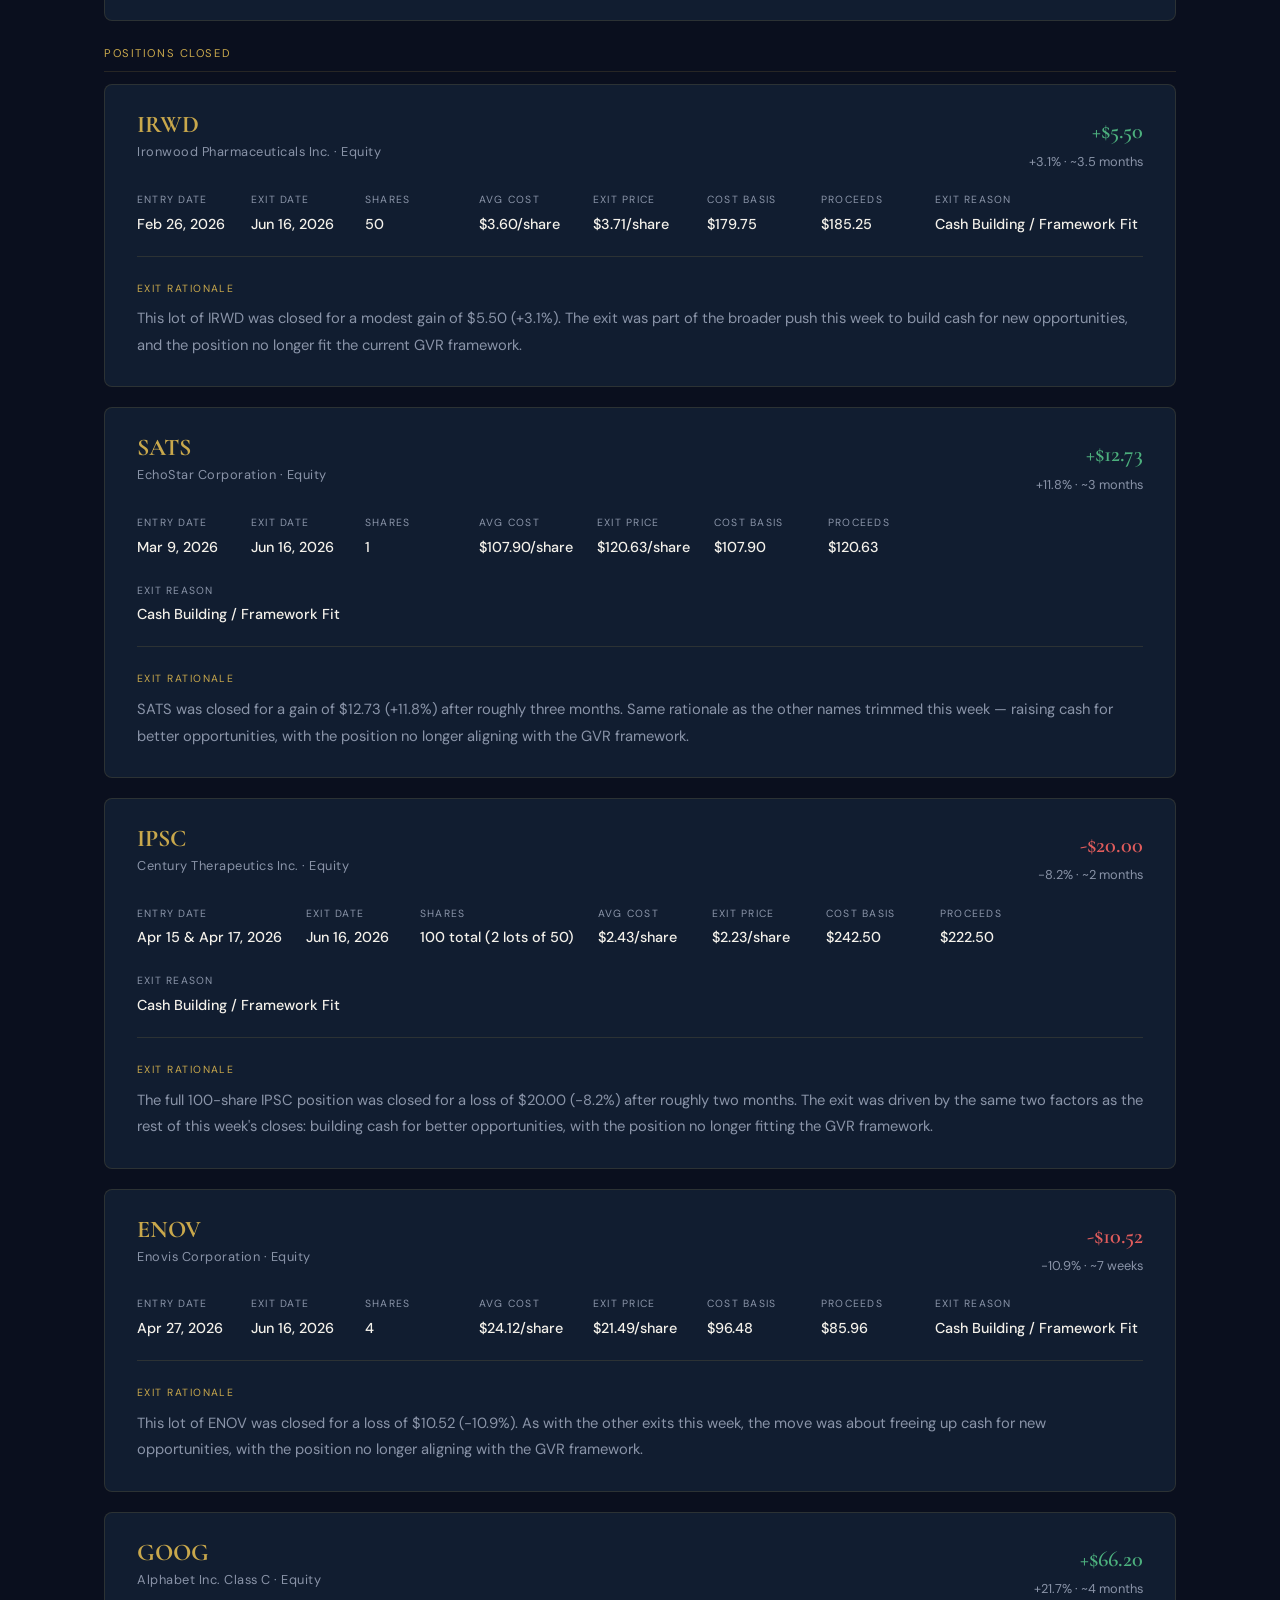
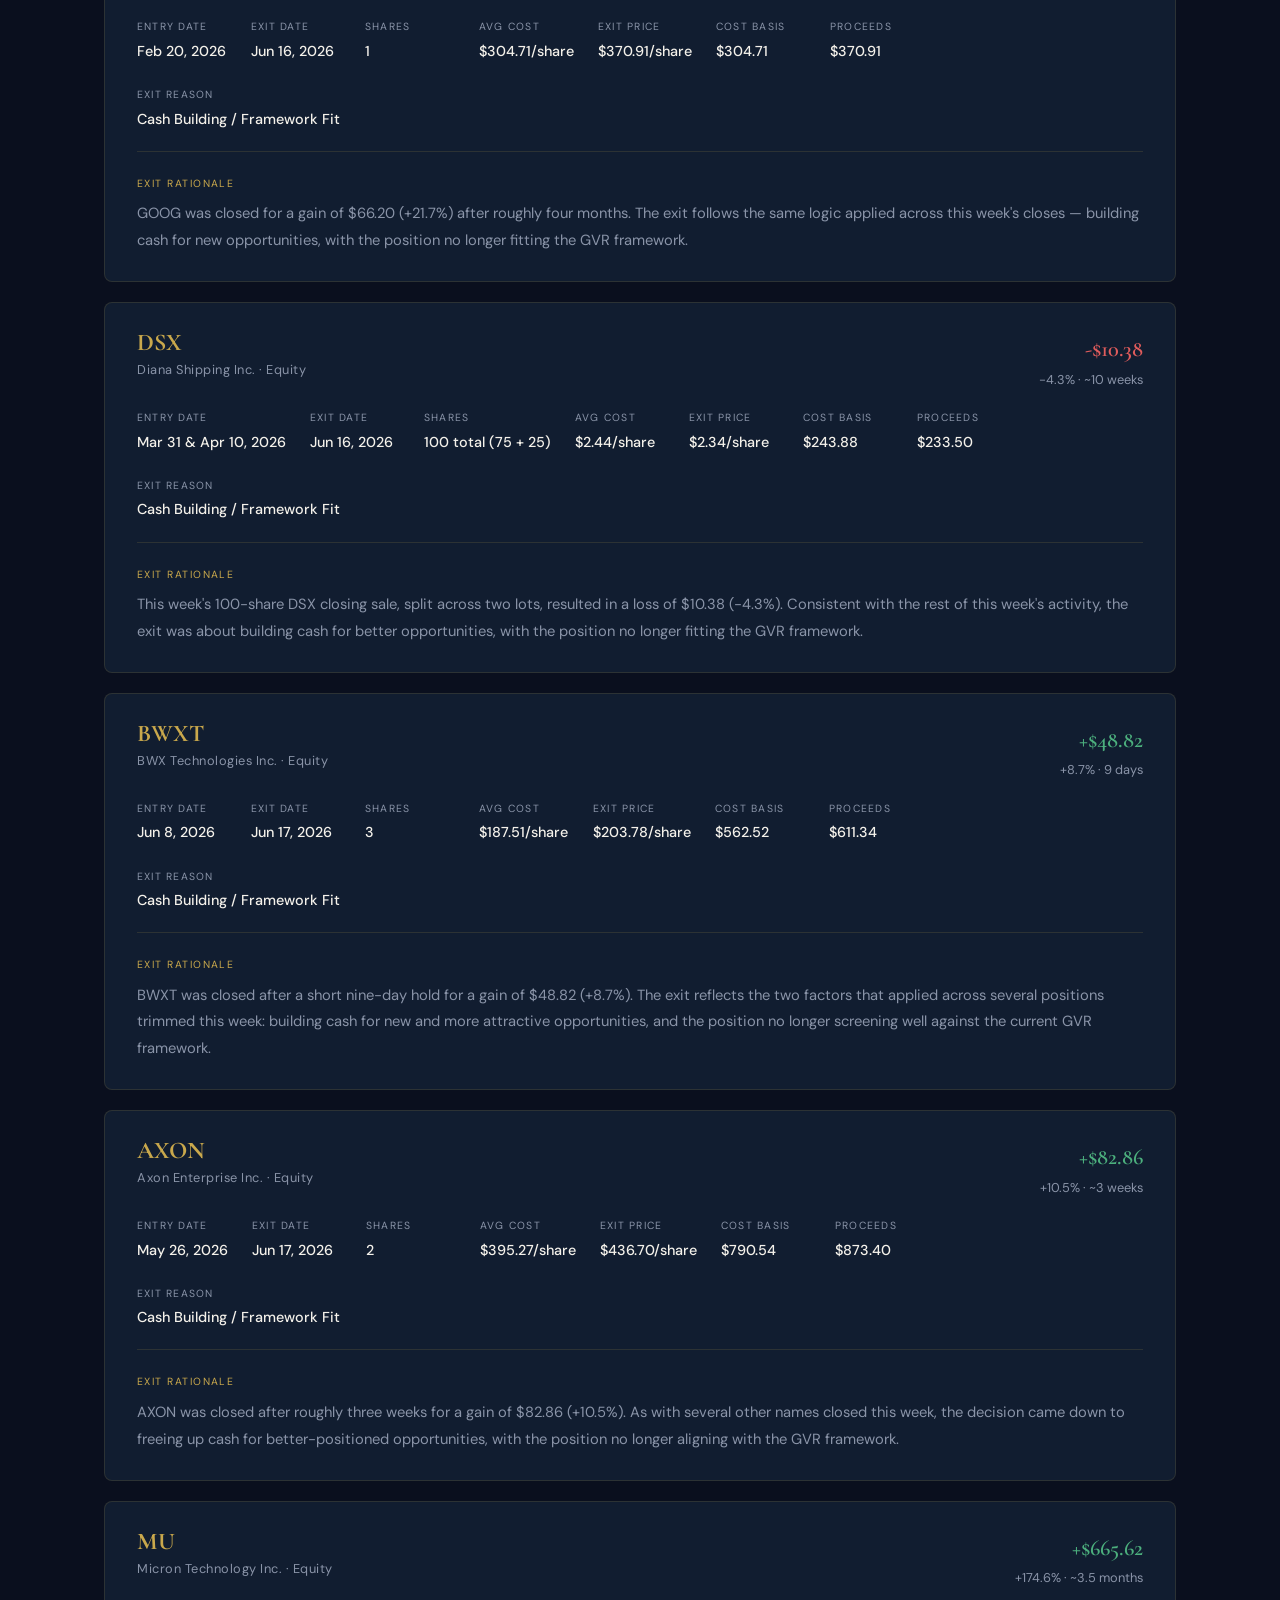
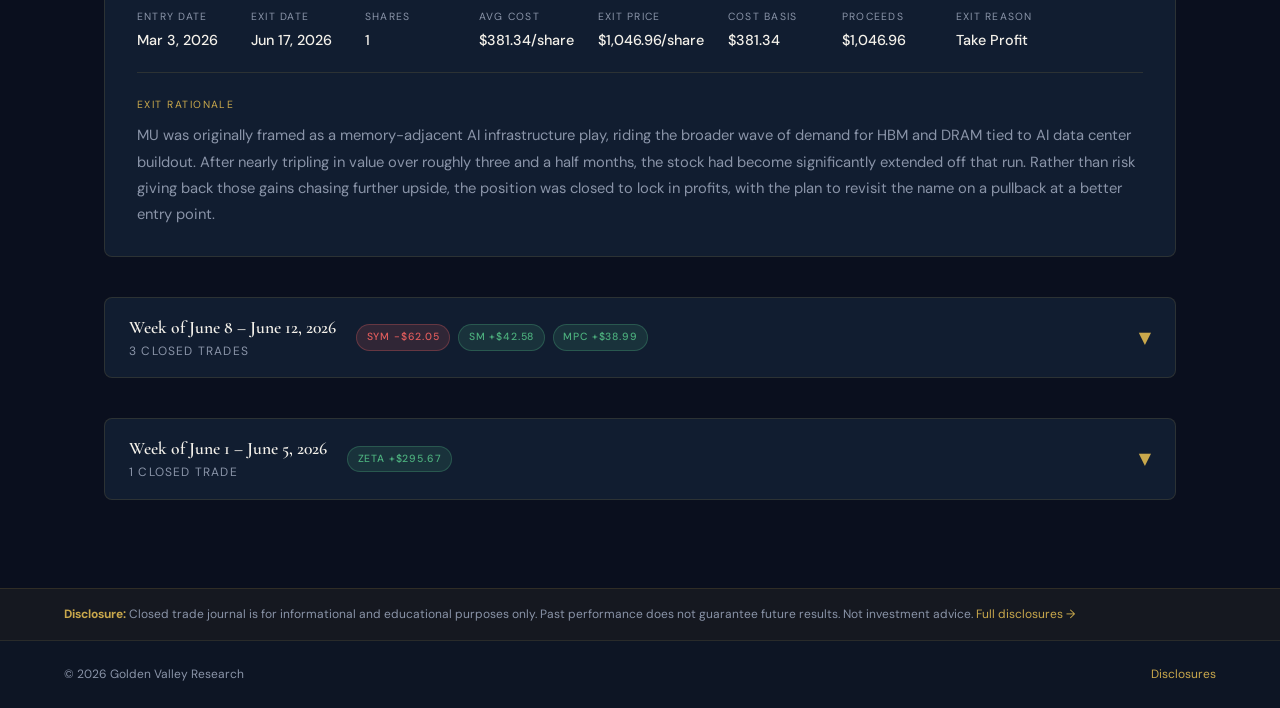
==== commit 8cf7e73b: "june 20th and closed trades" ====
--- a/closed-trades.html
+++ b/closed-trades.html
@@ -54,6 +54,11 @@
       color: #e05c5c;
       border: 1px solid rgba(224,92,92,0.3);
     }
+    .trade-badge-open {
+      background: rgba(201,168,76,0.15);
+      color: var(--gold);
+      border: 1px solid rgba(201,168,76,0.3);
+    }
     .chevron {
       color: var(--gold);
       font-size: 1rem;
@@ -65,6 +70,16 @@
       padding-top: 1rem;
     }
     .week-group.open .week-content { display: block; }
+    .week-subsection-label {
+      font-size: .7rem;
+      letter-spacing: .14em;
+      text-transform: uppercase;
+      color: var(--gold);
+      margin: 1.5rem 0 .75rem;
+      padding-bottom: .5rem;
+      border-bottom: 1px solid var(--border);
+    }
+    .week-subsection-label:first-child { margin-top: 0; }
     .trade-card {
       background: var(--navy-3);
       border: 1px solid var(--border);
@@ -100,6 +115,7 @@
       font-size: 1.4rem;
       font-weight: 600;
     }
+    .trade-result-value.new { color: var(--gold); }
     .trade-result-pct {
       font-size: .8rem;
       color: var(--muted);
@@ -171,8 +187,615 @@
     <p>A running journal of completed positions — entry thesis, exit rationale, and performance</p>
   </div>
   <div class="page-content">
+    <!-- WEEK: JUNE 15–18, 2026 -->
+    <div class="week-group open" id="week-2026-06-15">
+      <div class="week-header" onclick="toggleWeek('week-2026-06-15')">
+        <div class="week-header-left">
+          <div>
+            <div class="week-label">Week of June 15 – June 18, 2026</div>
+            <div class="week-meta">3 new positions · 9 closed trades</div>
+          </div>
+          <div class="week-summary-badges">
+            <span class="trade-badge trade-badge-open">FBIO Entry</span>
+            <span class="trade-badge trade-badge-open">AVAH Entry</span>
+            <span class="trade-badge trade-badge-open">SPCH Entry</span>
+            <span class="trade-badge trade-badge-win">IRWD +$5.50</span>
+            <span class="trade-badge trade-badge-win">SATS +$12.73</span>
+            <span class="trade-badge trade-badge-loss">IPSC -$20.00</span>
+            <span class="trade-badge trade-badge-loss">ENOV -$10.52</span>
+            <span class="trade-badge trade-badge-win">GOOG +$66.20</span>
+            <span class="trade-badge trade-badge-loss">DSX -$10.38</span>
+            <span class="trade-badge trade-badge-win">BWXT +$48.82</span>
+            <span class="trade-badge trade-badge-win">AXON +$82.86</span>
+            <span class="trade-badge trade-badge-win">MU +$665.62</span>
+          </div>
+        </div>
+        <span class="chevron">▼</span>
+      </div>
+      <div class="week-content">
+        <div class="week-subsection-label">New Positions Opened</div>
+        <!-- FBIO -->
+        <div class="trade-card">
+          <div class="trade-card-header">
+            <div>
+              <div class="trade-ticker">FBIO</div>
+              <div class="trade-name">Fortress Biotech Inc. Com New · Equity</div>
+            </div>
+            <div class="trade-result">
+              <div class="trade-result-value new">New Position</div>
+              <div class="trade-result-pct">Opened Jun 15, 2026</div>
+            </div>
+          </div>
+          <div class="trade-stats">
+            <div class="trade-stat-item">
+              <div class="trade-stat-label">Entry Date</div>
+              <div class="trade-stat-value">Jun 15, 2026</div>
+            </div>
+            <div class="trade-stat-item">
+              <div class="trade-stat-label">Shares</div>
+              <div class="trade-stat-value">150</div>
+            </div>
+            <div class="trade-stat-item">
+              <div class="trade-stat-label">Entry Price</div>
+              <div class="trade-stat-value">$2.80/share</div>
+            </div>
+            <div class="trade-stat-item">
+              <div class="trade-stat-label">Amount</div>
+              <div class="trade-stat-value">$420.00</div>
+            </div>
+            <div class="trade-stat-item">
+              <div class="trade-stat-label">Settlement Date</div>
+              <div class="trade-stat-value">Jun 16, 2026</div>
+            </div>
+          </div>
+          <div class="trade-body">
+            <div class="trade-section-label">Entry Thesis</div>
+            <p>Fortress Biotech now sits on a notably clean balance sheet, with roughly $256 million in cash against just $39 million of debt. Recent proceeds from the sale of its Menkes disease drug program leave the company well positioned to cover the approximately $16 million owed on deferred FBIOP preferred dividends. Those dividends have been deferred for nearly two years and could total as much as $4.69 per share if paid by mid-June 2026, which would meaningfully benefit large insider holders. On a sum-of-the-parts basis, FBIO's cash alone appears to exceed its equity market cap plus debt, preferred stock at par, and the deferred dividend obligation combined by roughly $24 million — suggesting the market is mispricing the balance sheet. Shares are also still about 35% below their January 2026 highs, adding to the case for an attractive entry point.</p>
+          </div>
+        </div>
+        <!-- AVAH -->
+        <div class="trade-card">
+          <div class="trade-card-header">
+            <div>
+              <div class="trade-ticker">AVAH</div>
+              <div class="trade-name">Aveanna Healthcare Holdings Inc. · Equity</div>
+            </div>
+            <div class="trade-result">
+              <div class="trade-result-value new">New Position</div>
+              <div class="trade-result-pct">Opened Jun 15, 2026</div>
+            </div>
+          </div>
+          <div class="trade-stats">
+            <div class="trade-stat-item">
+              <div class="trade-stat-label">Entry Date</div>
+              <div class="trade-stat-value">Jun 15, 2026</div>
+            </div>
+            <div class="trade-stat-item">
+              <div class="trade-stat-label">Shares</div>
+              <div class="trade-stat-value">40</div>
+            </div>
+            <div class="trade-stat-item">
+              <div class="trade-stat-label">Entry Price</div>
+              <div class="trade-stat-value">$7.16/share</div>
+            </div>
+            <div class="trade-stat-item">
+              <div class="trade-stat-label">Amount</div>
+              <div class="trade-stat-value">$286.40</div>
+            </div>
+            <div class="trade-stat-item">
+              <div class="trade-stat-label">Settlement Date</div>
+              <div class="trade-stat-value">Jun 16, 2026</div>
+            </div>
+          </div>
+          <div class="trade-body">
+            <div class="trade-section-label">Entry Thesis</div>
+            <p>Aveanna Healthcare's Q1 2026 results beat both earnings and revenue expectations, with shares jumping 14% on the print — the ninth consecutive quarter of EPS beats and fourteenth straight quarter of revenue beats. There are real risks here, including elevated debt, negative free cash flow in the quarter, and some insider selling, but the valuation still looks reasonable with a forward P/E around 11.4 and a PEG ratio of 0.77. Improving profitability, continued expansion in home health and pediatric care, and raised full-year 2026 guidance support a bullish view. Shares are also still roughly 26% below their January 2026 highs.</p>
+          </div>
+        </div>
+        <!-- SPCH -->
+        <div class="trade-card">
+          <div class="trade-card-header">
+            <div>
+              <div class="trade-ticker">SPCH</div>
+              <div class="trade-name">Themes ETF Tr Leverage Shs 2X · ETF</div>
+            </div>
+            <div class="trade-result">
+              <div class="trade-result-value new">New Position</div>
+              <div class="trade-result-pct">Opened Jun 16, 2026</div>
+            </div>
+          </div>
+          <div class="trade-stats">
+            <div class="trade-stat-item">
+              <div class="trade-stat-label">Entry Date</div>
+              <div class="trade-stat-value">Jun 16, 2026</div>
+            </div>
+            <div class="trade-stat-item">
+              <div class="trade-stat-label">Shares</div>
+              <div class="trade-stat-value">20</div>
+            </div>
+            <div class="trade-stat-item">
+              <div class="trade-stat-label">Entry Price</div>
+              <div class="trade-stat-value">$23.04/share</div>
+            </div>
+            <div class="trade-stat-item">
+              <div class="trade-stat-label">Amount</div>
+              <div class="trade-stat-value">$460.80</div>
+            </div>
+            <div class="trade-stat-item">
+              <div class="trade-stat-label">Settlement Date</div>
+              <div class="trade-stat-value">Jun 17, 2026</div>
+            </div>
+          </div>
+          <div class="trade-body">
+            <div class="trade-section-label">Entry Thesis</div>
+            <p>SPCH was added purely as a way to get leveraged exposure to SpaceX, allowing the portfolio to participate in that growth story.</p>
+          </div>
+        </div>
+
+        <div class="week-subsection-label">Positions Closed</div>
+        <!-- IRWD -->
+        <div class="trade-card">
+          <div class="trade-card-header">
+            <div>
+              <div class="trade-ticker">IRWD</div>
+              <div class="trade-name">Ironwood Pharmaceuticals Inc. · Equity</div>
+            </div>
+            <div class="trade-result">
+              <div class="trade-result-value pos">+$5.50</div>
+              <div class="trade-result-pct">+3.1% · ~3.5 months</div>
+            </div>
+          </div>
+          <div class="trade-stats">
+            <div class="trade-stat-item">
+              <div class="trade-stat-label">Entry Date</div>
+              <div class="trade-stat-value">Feb 26, 2026</div>
+            </div>
+            <div class="trade-stat-item">
+              <div class="trade-stat-label">Exit Date</div>
+              <div class="trade-stat-value">Jun 16, 2026</div>
+            </div>
+            <div class="trade-stat-item">
+              <div class="trade-stat-label">Shares</div>
+              <div class="trade-stat-value">50</div>
+            </div>
+            <div class="trade-stat-item">
+              <div class="trade-stat-label">Avg Cost</div>
+              <div class="trade-stat-value">$3.60/share</div>
+            </div>
+            <div class="trade-stat-item">
+              <div class="trade-stat-label">Exit Price</div>
+              <div class="trade-stat-value">$3.71/share</div>
+            </div>
+            <div class="trade-stat-item">
+              <div class="trade-stat-label">Cost Basis</div>
+              <div class="trade-stat-value">$179.75</div>
+            </div>
+            <div class="trade-stat-item">
+              <div class="trade-stat-label">Proceeds</div>
+              <div class="trade-stat-value">$185.25</div>
+            </div>
+            <div class="trade-stat-item">
+              <div class="trade-stat-label">Exit Reason</div>
+              <div class="trade-stat-value">Cash Building / Framework Fit</div>
+            </div>
+          </div>
+          <div class="trade-body">
+            <div class="trade-section-label">Exit Rationale</div>
+            <p>This lot of IRWD was closed for a modest gain of $5.50 (+3.1%). The exit was part of the broader push this week to build cash for new opportunities, and the position no longer fit the current GVR framework.</p>
+          </div>
+        </div>
+        <!-- SATS -->
+        <div class="trade-card">
+          <div class="trade-card-header">
+            <div>
+              <div class="trade-ticker">SATS</div>
+              <div class="trade-name">EchoStar Corporation · Equity</div>
+            </div>
+            <div class="trade-result">
+              <div class="trade-result-value pos">+$12.73</div>
+              <div class="trade-result-pct">+11.8% · ~3 months</div>
+            </div>
+          </div>
+          <div class="trade-stats">
+            <div class="trade-stat-item">
+              <div class="trade-stat-label">Entry Date</div>
+              <div class="trade-stat-value">Mar 9, 2026</div>
+            </div>
+            <div class="trade-stat-item">
+              <div class="trade-stat-label">Exit Date</div>
+              <div class="trade-stat-value">Jun 16, 2026</div>
+            </div>
+            <div class="trade-stat-item">
+              <div class="trade-stat-label">Shares</div>
+              <div class="trade-stat-value">1</div>
+            </div>
+            <div class="trade-stat-item">
+              <div class="trade-stat-label">Avg Cost</div>
+              <div class="trade-stat-value">$107.90/share</div>
+            </div>
+            <div class="trade-stat-item">
+              <div class="trade-stat-label">Exit Price</div>
+              <div class="trade-stat-value">$120.63/share</div>
+            </div>
+            <div class="trade-stat-item">
+              <div class="trade-stat-label">Cost Basis</div>
+              <div class="trade-stat-value">$107.90</div>
+            </div>
+            <div class="trade-stat-item">
+              <div class="trade-stat-label">Proceeds</div>
+              <div class="trade-stat-value">$120.63</div>
+            </div>
+            <div class="trade-stat-item">
+              <div class="trade-stat-label">Exit Reason</div>
+              <div class="trade-stat-value">Cash Building / Framework Fit</div>
+            </div>
+          </div>
+          <div class="trade-body">
+            <div class="trade-section-label">Exit Rationale</div>
+            <p>SATS was closed for a gain of $12.73 (+11.8%) after roughly three months. Same rationale as the other names trimmed this week — raising cash for better opportunities, with the position no longer aligning with the GVR framework.</p>
+          </div>
+        </div>
+        <!-- IPSC -->
+        <div class="trade-card">
+          <div class="trade-card-header">
+            <div>
+              <div class="trade-ticker">IPSC</div>
+              <div class="trade-name">Century Therapeutics Inc. · Equity</div>
+            </div>
+            <div class="trade-result">
+              <div class="trade-result-value neg">-$20.00</div>
+              <div class="trade-result-pct">-8.2% · ~2 months</div>
+            </div>
+          </div>
+          <div class="trade-stats">
+            <div class="trade-stat-item">
+              <div class="trade-stat-label">Entry Date</div>
+              <div class="trade-stat-value">Apr 15 &amp; Apr 17, 2026</div>
+            </div>
+            <div class="trade-stat-item">
+              <div class="trade-stat-label">Exit Date</div>
+              <div class="trade-stat-value">Jun 16, 2026</div>
+            </div>
+            <div class="trade-stat-item">
+              <div class="trade-stat-label">Shares</div>
+              <div class="trade-stat-value">100 total (2 lots of 50)</div>
+            </div>
+            <div class="trade-stat-item">
+              <div class="trade-stat-label">Avg Cost</div>
+              <div class="trade-stat-value">$2.43/share</div>
+            </div>
+            <div class="trade-stat-item">
+              <div class="trade-stat-label">Exit Price</div>
+              <div class="trade-stat-value">$2.23/share</div>
+            </div>
+            <div class="trade-stat-item">
+              <div class="trade-stat-label">Cost Basis</div>
+              <div class="trade-stat-value">$242.50</div>
+            </div>
+            <div class="trade-stat-item">
+              <div class="trade-stat-label">Proceeds</div>
+              <div class="trade-stat-value">$222.50</div>
+            </div>
+            <div class="trade-stat-item">
+              <div class="trade-stat-label">Exit Reason</div>
+              <div class="trade-stat-value">Cash Building / Framework Fit</div>
+            </div>
+          </div>
+          <div class="trade-body">
+            <div class="trade-section-label">Exit Rationale</div>
+            <p>The full 100-share IPSC position was closed for a loss of $20.00 (-8.2%) after roughly two months. The exit was driven by the same two factors as the rest of this week's closes: building cash for better opportunities, with the position no longer fitting the GVR framework.</p>
+          </div>
+        </div>
+        <!-- ENOV -->
+        <div class="trade-card">
+          <div class="trade-card-header">
+            <div>
+              <div class="trade-ticker">ENOV</div>
+              <div class="trade-name">Enovis Corporation · Equity</div>
+            </div>
+            <div class="trade-result">
+              <div class="trade-result-value neg">-$10.52</div>
+              <div class="trade-result-pct">-10.9% · ~7 weeks</div>
+            </div>
+          </div>
+          <div class="trade-stats">
+            <div class="trade-stat-item">
+              <div class="trade-stat-label">Entry Date</div>
+              <div class="trade-stat-value">Apr 27, 2026</div>
+            </div>
+            <div class="trade-stat-item">
+              <div class="trade-stat-label">Exit Date</div>
+              <div class="trade-stat-value">Jun 16, 2026</div>
+            </div>
+            <div class="trade-stat-item">
+              <div class="trade-stat-label">Shares</div>
+              <div class="trade-stat-value">4</div>
+            </div>
+            <div class="trade-stat-item">
+              <div class="trade-stat-label">Avg Cost</div>
+              <div class="trade-stat-value">$24.12/share</div>
+            </div>
+            <div class="trade-stat-item">
+              <div class="trade-stat-label">Exit Price</div>
+              <div class="trade-stat-value">$21.49/share</div>
+            </div>
+            <div class="trade-stat-item">
+              <div class="trade-stat-label">Cost Basis</div>
+              <div class="trade-stat-value">$96.48</div>
+            </div>
+            <div class="trade-stat-item">
+              <div class="trade-stat-label">Proceeds</div>
+              <div class="trade-stat-value">$85.96</div>
+            </div>
+            <div class="trade-stat-item">
+              <div class="trade-stat-label">Exit Reason</div>
+              <div class="trade-stat-value">Cash Building / Framework Fit</div>
+            </div>
+          </div>
+          <div class="trade-body">
+            <div class="trade-section-label">Exit Rationale</div>
+            <p>This lot of ENOV was closed for a loss of $10.52 (-10.9%). As with the other exits this week, the move was about freeing up cash for new opportunities, with the position no longer aligning with the GVR framework.</p>
+          </div>
+        </div>
+        <!-- GOOG -->
+        <div class="trade-card">
+          <div class="trade-card-header">
+            <div>
+              <div class="trade-ticker">GOOG</div>
+              <div class="trade-name">Alphabet Inc. Class C · Equity</div>
+            </div>
+            <div class="trade-result">
+              <div class="trade-result-value pos">+$66.20</div>
+              <div class="trade-result-pct">+21.7% · ~4 months</div>
+            </div>
+          </div>
+          <div class="trade-stats">
+            <div class="trade-stat-item">
+              <div class="trade-stat-label">Entry Date</div>
+              <div class="trade-stat-value">Feb 20, 2026</div>
+            </div>
+            <div class="trade-stat-item">
+              <div class="trade-stat-label">Exit Date</div>
+              <div class="trade-stat-value">Jun 16, 2026</div>
+            </div>
+            <div class="trade-stat-item">
+              <div class="trade-stat-label">Shares</div>
+              <div class="trade-stat-value">1</div>
+            </div>
+            <div class="trade-stat-item">
+              <div class="trade-stat-label">Avg Cost</div>
+              <div class="trade-stat-value">$304.71/share</div>
+            </div>
+            <div class="trade-stat-item">
+              <div class="trade-stat-label">Exit Price</div>
+              <div class="trade-stat-value">$370.91/share</div>
+            </div>
+            <div class="trade-stat-item">
+              <div class="trade-stat-label">Cost Basis</div>
+              <div class="trade-stat-value">$304.71</div>
+            </div>
+            <div class="trade-stat-item">
+              <div class="trade-stat-label">Proceeds</div>
+              <div class="trade-stat-value">$370.91</div>
+            </div>
+            <div class="trade-stat-item">
+              <div class="trade-stat-label">Exit Reason</div>
+              <div class="trade-stat-value">Cash Building / Framework Fit</div>
+            </div>
+          </div>
+          <div class="trade-body">
+            <div class="trade-section-label">Exit Rationale</div>
+            <p>GOOG was closed for a gain of $66.20 (+21.7%) after roughly four months. The exit follows the same logic applied across this week's closes — building cash for new opportunities, with the position no longer fitting the GVR framework.</p>
+          </div>
+        </div>
+        <!-- DSX -->
+        <div class="trade-card">
+          <div class="trade-card-header">
+            <div>
+              <div class="trade-ticker">DSX</div>
+              <div class="trade-name">Diana Shipping Inc. · Equity</div>
+            </div>
+            <div class="trade-result">
+              <div class="trade-result-value neg">-$10.38</div>
+              <div class="trade-result-pct">-4.3% · ~10 weeks</div>
+            </div>
+          </div>
+          <div class="trade-stats">
+            <div class="trade-stat-item">
+              <div class="trade-stat-label">Entry Date</div>
+              <div class="trade-stat-value">Mar 31 &amp; Apr 10, 2026</div>
+            </div>
+            <div class="trade-stat-item">
+              <div class="trade-stat-label">Exit Date</div>
+              <div class="trade-stat-value">Jun 16, 2026</div>
+            </div>
+            <div class="trade-stat-item">
+              <div class="trade-stat-label">Shares</div>
+              <div class="trade-stat-value">100 total (75 + 25)</div>
+            </div>
+            <div class="trade-stat-item">
+              <div class="trade-stat-label">Avg Cost</div>
+              <div class="trade-stat-value">$2.44/share</div>
+            </div>
+            <div class="trade-stat-item">
+              <div class="trade-stat-label">Exit Price</div>
+              <div class="trade-stat-value">$2.34/share</div>
+            </div>
+            <div class="trade-stat-item">
+              <div class="trade-stat-label">Cost Basis</div>
+              <div class="trade-stat-value">$243.88</div>
+            </div>
+            <div class="trade-stat-item">
+              <div class="trade-stat-label">Proceeds</div>
+              <div class="trade-stat-value">$233.50</div>
+            </div>
+            <div class="trade-stat-item">
+              <div class="trade-stat-label">Exit Reason</div>
+              <div class="trade-stat-value">Cash Building / Framework Fit</div>
+            </div>
+          </div>
+          <div class="trade-body">
+            <div class="trade-section-label">Exit Rationale</div>
+            <p>This week's 100-share DSX closing sale, split across two lots, resulted in a loss of $10.38 (-4.3%). Consistent with the rest of this week's activity, the exit was about building cash for better opportunities, with the position no longer fitting the GVR framework.</p>
+          </div>
+        </div>
+        <!-- BWXT -->
+        <div class="trade-card">
+          <div class="trade-card-header">
+            <div>
+              <div class="trade-ticker">BWXT</div>
+              <div class="trade-name">BWX Technologies Inc. · Equity</div>
+            </div>
+            <div class="trade-result">
+              <div class="trade-result-value pos">+$48.82</div>
+              <div class="trade-result-pct">+8.7% · 9 days</div>
+            </div>
+          </div>
+          <div class="trade-stats">
+            <div class="trade-stat-item">
+              <div class="trade-stat-label">Entry Date</div>
+              <div class="trade-stat-value">Jun 8, 2026</div>
+            </div>
+            <div class="trade-stat-item">
+              <div class="trade-stat-label">Exit Date</div>
+              <div class="trade-stat-value">Jun 17, 2026</div>
+            </div>
+            <div class="trade-stat-item">
+              <div class="trade-stat-label">Shares</div>
+              <div class="trade-stat-value">3</div>
+            </div>
+            <div class="trade-stat-item">
+              <div class="trade-stat-label">Avg Cost</div>
+              <div class="trade-stat-value">$187.51/share</div>
+            </div>
+            <div class="trade-stat-item">
+              <div class="trade-stat-label">Exit Price</div>
+              <div class="trade-stat-value">$203.78/share</div>
+            </div>
+            <div class="trade-stat-item">
+              <div class="trade-stat-label">Cost Basis</div>
+              <div class="trade-stat-value">$562.52</div>
+            </div>
+            <div class="trade-stat-item">
+              <div class="trade-stat-label">Proceeds</div>
+              <div class="trade-stat-value">$611.34</div>
+            </div>
+            <div class="trade-stat-item">
+              <div class="trade-stat-label">Exit Reason</div>
+              <div class="trade-stat-value">Cash Building / Framework Fit</div>
+            </div>
+          </div>
+          <div class="trade-body">
+            <div class="trade-section-label">Exit Rationale</div>
+            <p>BWXT was closed after a short nine-day hold for a gain of $48.82 (+8.7%). The exit reflects the two factors that applied across several positions trimmed this week: building cash for new and more attractive opportunities, and the position no longer screening well against the current GVR framework.</p>
+          </div>
+        </div>
+        <!-- AXON -->
+        <div class="trade-card">
+          <div class="trade-card-header">
+            <div>
+              <div class="trade-ticker">AXON</div>
+              <div class="trade-name">Axon Enterprise Inc. · Equity</div>
+            </div>
+            <div class="trade-result">
+              <div class="trade-result-value pos">+$82.86</div>
+              <div class="trade-result-pct">+10.5% · ~3 weeks</div>
+            </div>
+          </div>
+          <div class="trade-stats">
+            <div class="trade-stat-item">
+              <div class="trade-stat-label">Entry Date</div>
+              <div class="trade-stat-value">May 26, 2026</div>
+            </div>
+            <div class="trade-stat-item">
+              <div class="trade-stat-label">Exit Date</div>
+              <div class="trade-stat-value">Jun 17, 2026</div>
+            </div>
+            <div class="trade-stat-item">
+              <div class="trade-stat-label">Shares</div>
+              <div class="trade-stat-value">2</div>
+            </div>
+            <div class="trade-stat-item">
+              <div class="trade-stat-label">Avg Cost</div>
+              <div class="trade-stat-value">$395.27/share</div>
+            </div>
+            <div class="trade-stat-item">
+              <div class="trade-stat-label">Exit Price</div>
+              <div class="trade-stat-value">$436.70/share</div>
+            </div>
+            <div class="trade-stat-item">
+              <div class="trade-stat-label">Cost Basis</div>
+              <div class="trade-stat-value">$790.54</div>
+            </div>
+            <div class="trade-stat-item">
+              <div class="trade-stat-label">Proceeds</div>
+              <div class="trade-stat-value">$873.40</div>
+            </div>
+            <div class="trade-stat-item">
+              <div class="trade-stat-label">Exit Reason</div>
+              <div class="trade-stat-value">Cash Building / Framework Fit</div>
+            </div>
+          </div>
+          <div class="trade-body">
+            <div class="trade-section-label">Exit Rationale</div>
+            <p>AXON was closed after roughly three weeks for a gain of $82.86 (+10.5%). As with several other names closed this week, the decision came down to freeing up cash for better-positioned opportunities, with the position no longer aligning with the GVR framework.</p>
+          </div>
+        </div>
+        <!-- MU -->
+        <div class="trade-card">
+          <div class="trade-card-header">
+            <div>
+              <div class="trade-ticker">MU</div>
+              <div class="trade-name">Micron Technology Inc. · Equity</div>
+            </div>
+            <div class="trade-result">
+              <div class="trade-result-value pos">+$665.62</div>
+              <div class="trade-result-pct">+174.6% · ~3.5 months</div>
+            </div>
+          </div>
+          <div class="trade-stats">
+            <div class="trade-stat-item">
+              <div class="trade-stat-label">Entry Date</div>
+              <div class="trade-stat-value">Mar 3, 2026</div>
+            </div>
+            <div class="trade-stat-item">
+              <div class="trade-stat-label">Exit Date</div>
+              <div class="trade-stat-value">Jun 17, 2026</div>
+            </div>
+            <div class="trade-stat-item">
+              <div class="trade-stat-label">Shares</div>
+              <div class="trade-stat-value">1</div>
+            </div>
+            <div class="trade-stat-item">
+              <div class="trade-stat-label">Avg Cost</div>
+              <div class="trade-stat-value">$381.34/share</div>
+            </div>
+            <div class="trade-stat-item">
+              <div class="trade-stat-label">Exit Price</div>
+              <div class="trade-stat-value">$1,046.96/share</div>
+            </div>
+            <div class="trade-stat-item">
+              <div class="trade-stat-label">Cost Basis</div>
+              <div class="trade-stat-value">$381.34</div>
+            </div>
+            <div class="trade-stat-item">
+              <div class="trade-stat-label">Proceeds</div>
+              <div class="trade-stat-value">$1,046.96</div>
+            </div>
+            <div class="trade-stat-item">
+              <div class="trade-stat-label">Exit Reason</div>
+              <div class="trade-stat-value">Take Profit</div>
+            </div>
+          </div>
+          <div class="trade-body">
+            <div class="trade-section-label">Exit Rationale</div>
+            <p>MU was originally framed as a memory-adjacent AI infrastructure play, riding the broader wave of demand for HBM and DRAM tied to AI data center buildout. After nearly tripling in value over roughly three and a half months, the stock had become significantly extended off that run. Rather than risk giving back those gains chasing further upside, the position was closed to lock in profits, with the plan to revisit the name on a pullback at a better entry point.</p>
+          </div>
+        </div>
+      </div>
+    </div>
     <!-- WEEK: JUNE 8–12, 2026 -->
-    <div class="week-group open" id="week-2026-06-08">
+    <div class="week-group" id="week-2026-06-08">
       <div class="week-header" onclick="toggleWeek('week-2026-06-08')">
         <div class="week-header-left">
           <div>
@@ -188,7 +811,6 @@
         <span class="chevron">▼</span>
       </div>
       <div class="week-content">
-
         <!-- SYM -->
         <div class="trade-card">
           <div class="trade-card-header">
@@ -242,7 +864,6 @@
             <p>That demand zone failed to hold — price broke decisively below the level the entry was built on, leaving the chart structurally broken. Combined with thin margins and inconsistent earnings at the fundamental level, this no longer screened as a name worth defending. Rather than hold a falling knife on the hope of a reversion, the position was cut and the capital redeployed to better setups.</p>
           </div>
         </div>
-
         <!-- SM -->
         <div class="trade-card">
           <div class="trade-card-header">
@@ -296,7 +917,6 @@
             <p>The exit was driven by a shift in the macro backdrop rather than any deterioration in the company itself. With reports of progress toward a deal with Iran, the geopolitical premium embedded in crude prices looked increasingly likely to fade, and oil appeared to be topping out in the near term. That removes one of the key growth engines underpinning the thesis. Rather than wait for that view to play out and risk giving back the gain, the position was closed for a modest profit — an example of being proactive about taking wins off the table when the original catalyst structure changes, even before the chart confirms it.</p>
           </div>
         </div>
-
         <!-- MPC -->
         <div class="trade-card">
           <div class="trade-card-header">
@@ -348,10 +968,8 @@
             <p>Essentially the same thesis and exit logic as SM, applied to a more established, lower-beta name within the refining/integrated space: a play on elevated oil prices following the escalation of the Iran conflict. With signs of a potential de-escalation emerging and the geopolitical premium in crude likely to compress, the catalyst behind the trade was fading. The position was closed for a solid gain, consistent with the broader approach of taking profits when the underlying narrative shifts rather than waiting for price action to confirm it.</p>
           </div>
         </div>
-
       </div>
     </div>
-
     <!-- WEEK: JUNE 1–5, 2026 -->
     <div class="week-group" id="week-2026-06-01">
       <div class="week-header" onclick="toggleWeek('week-2026-06-01')">
--- a/css/main.css
+++ b/css/main.css
@@ -367,13 +367,22 @@
 }
 /* ── RESPONSIVE ──────────────────────────────────────────────── */
 @media (max-width: 900px) {
-  .hero { padding: 100px 2rem 180px; }
+  .hero {
+    padding: 100px 2rem 2rem;
+    min-height: auto;
+    overflow: visible;
+    justify-content: flex-start;
+  }
   .about-strip { padding: 3rem 2rem; }
   .about-grid { grid-template-columns: 1fr; }
   .page-content { padding: 2rem; }
   .page-header { padding: 100px 2rem 2rem; }
   .perf-stats-grid { grid-template-columns: repeat(3, 1fr); }
-  .hero-stat-bar { flex-wrap: wrap; }
+  .hero-stat-bar {
+    position: static;
+    flex-wrap: wrap;
+    margin-top: 2rem;
+  }
   .stat-item { min-width: 40%; }
   .stat-divider { display: none; }
   .nav-links {
